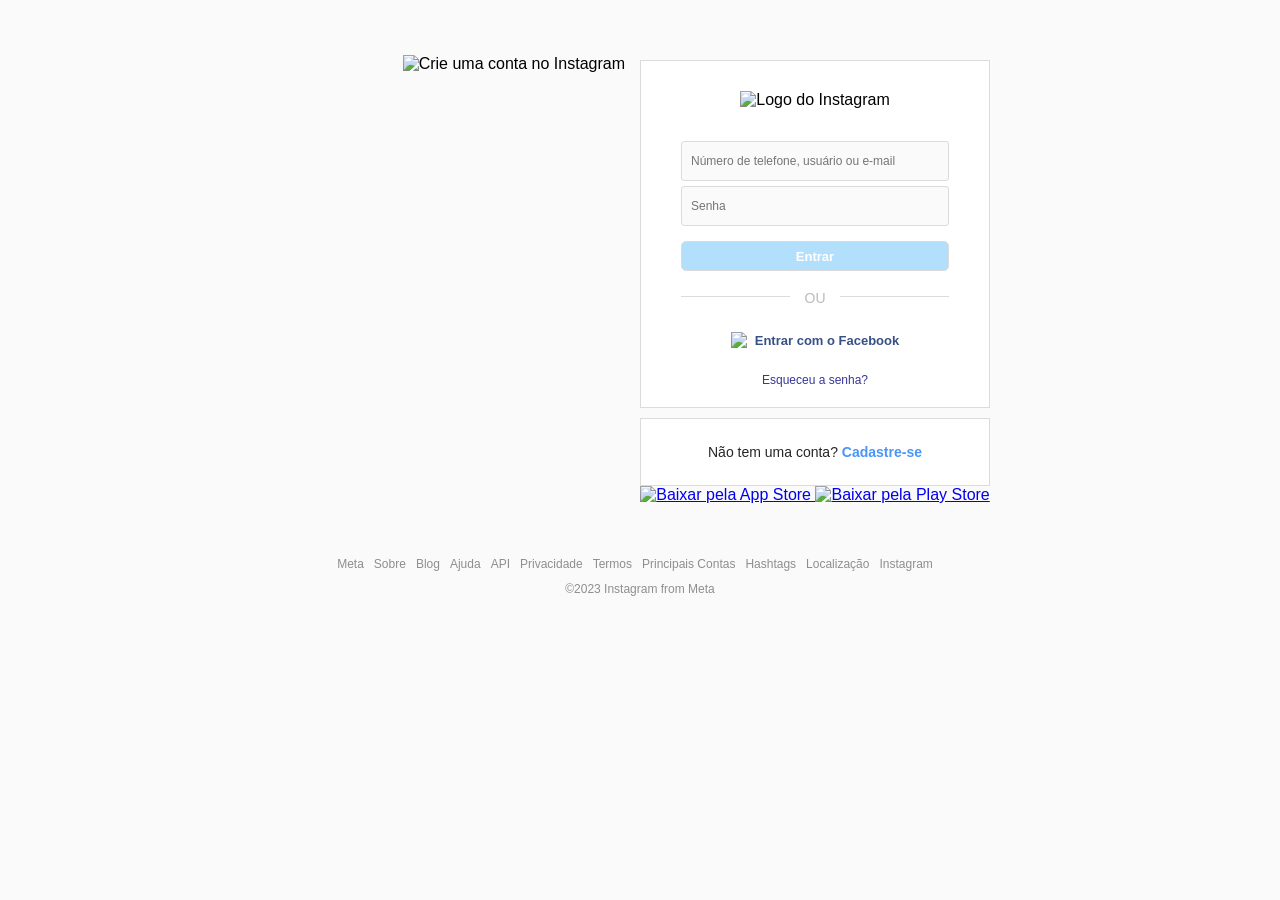
==== Códigos/index.html @ bf377511 "Source Update" ====
<!DOCTYPE html>
<html lang="en">

<head>
    <meta charset="UTF-8">
    <meta name="viewport" content="width=device-width, initial-scale=1.0">
    <title>Instagram</title>
    <link rel="stylesheet" href="style.css">
    <link rel="icon" href="img/favicon.png" type="image/x-icon">
</head>

<body>
    <main>
        <div id="main">
            <div id="container">
                <img src="img/banner2.png" alt="Crie uma conta no Instagram" />
            </div>

            <div id="form">
                <div id="caixa-form">
                    <img id="logo" src="img/logo_instagram.png" alt="Logo do Instagram" />

                    <form id="form-login">
                        <input type="text" name="username" placeholder="Número de telefone, usuário ou e-mail" />
                        <input type="password" name="password" placeholder="Senha" />
                        <input type="submit" value="Entrar" />
                    </form>
                    <div class="divide">
                        <div class="linha"></div>
                        <span>Ou</span>
                    </div>
                    <div id="other-links">
                        <div id="login-face">
                            <a href="#">
                                <img src="img/logo_facebook.svg" alt="Login Facebook" />
                                <span>Entrar com o Facebook</span>
                            </a>
                        </div>
                        <div id="esqueceu-senha">
                            <a href="#">Esqueceu a senha?</a>
                        </div>
                    </div>
                </div>
                <div id="new-user">
                    <p>Não tem uma conta? <a href="#">Cadastre-se</a></p>
                </div>
                <div id="download">
                    <a href="#">
                        <img src="img/apple_btn.png" alt="Baixar pela App Store">
                    </a>
                    <a href="#">
                        <img src="img/gplay_btn.png" alt="Baixar pela Play Store">
                    </a>
                </div>
            </div>
        </div>
    </main>
    <footer>
        <nav>
            <ul id="footer">
                <li><a href="#">Meta</a></li>
                <li><a href="#">Sobre</a></li>
                <li><a href="#">Blog</a></li>
                <li><a href="#">Ajuda</a></li>
                <li><a href="#">API</a></li>
                <li><a href="#">Privacidade</a></li>
                <li><a href="#">Termos</a></li>
                <li><a href="#">Principais Contas</a></li>
                <li><a href="#">Hashtags</a></li>
                <li><a href="#">Localização</a></li>
                <li><a href="#">Instagram</a></li>
            </ul>
        </nav>
        <p id="copyright">&copy;2023 Instagram from Meta</p>
    </footer>
</body>

</html>
---- Códigos/style.css ----
* {
    margin: 0;
    padding: 0;
    box-sizing: border-box;
    font-family: Helvetica;
}

body {
    background-color: #fafafa;
}

#main {
    display: flex;
    margin-top: 30px;
}

#container,
#form {
    flex: 1 1 0;
    width: 50%;
}

#container {
    text-align: right;
}

#container img {
    width: 100%;
    margin-right: 15px;
    margin-top: 25px;
    max-width: 380px;
}

#form{
    text-align: center;
}

#caixa-form {
    background-color: #fff;
    border: 1px solid #dbdbdb;
    width: 350px;
    margin-top: 30px;
}

#logo{
    width: 175px;
    height: 51px;
    margin: 30px auto 12px;
}

#form-login {
    margin-top: 20px;
}

#form-login input {
    display: block;
    font-size: 12px;
    padding: 12px 9px;
    background-color: #fafafa;
    border: 1px solid #dbdbdb;
    border-radius: 3px;
    width: 268px;
    margin: 5px auto;
}

#form-login input[type="submit"] {
    background-color: #b2dffc;
    color: #fff;
    margin-top: 15px;
    border-radius: 5px;
    height: 30px;
    font-size: 13px;
    padding: 0;
    font-weight: bold;
}

.divide {
    position: relative;
}

.linha {
    border-top: 1px solid #dbdbdb;
    width: 268px;
    margin: 25px auto 35px;
}

.divide span {
    position: absolute;
    text-transform: uppercase;
    color: #bbb;
    background-color: #fff;
    top: -6px;
    width: 50px;
    margin-left: -25px;
    font-size: 14px;
}

#login-face {
    margin-bottom: 25px;
}

#login-face a {
    text-decoration: none;
    color: #385185;
    display: flex;
    align-items: center;
    justify-content: center;
}

#login-face img {
    width: 16px;
    height: 16px;
    margin-right: 8px;
}

#login-face span {
    font-weight: bold;
    font-size: 13px;
    margin-top: 1px;
}

#esqueceu-senha{
    margin-bottom: 20px;
    font-size: 12px;
}

#esqueceu-senha a {
    text-decoration: none;
    color: #373799;
}

#new-user {
    background-color: #fff;
    border: 1px solid #dbdbdb;
    width: 350px;
    margin-top: 10px;
    padding: 25px;
}

#new-user p {
    font-size: 14px;
    color: #262626;
}

#new-user a {
    color: #4a95f6;
    font-weight: bold;
    text-decoration: none;
}

#download {
    text-align: center;
    width: 350px;
}

#download p {
    margin: 20px 0;
    font-size: 13px;
}

#gdownload a {
    text-decoration: none;
}

#download img {
    width: 136px;
    height: 40px;
}

footer {
    text-align: left;
    width: 1000px;
    margin: 50px auto;
    display: flex;
    flex-direction: column;
    justify-content: center;
    align-items: center;
}

footer #footer {
    display: flex;
    list-style: none;
}

#footer li {
    margin-right: 10px;
}

#footer a,
#copyright {
    text-decoration: none;
    color: #8e8e8e;
    font-size: 12px;
}

#copyright {
    margin-top: 10px;
}

@media (max-width: 450px) {
    body {
        background-color: #fff;
    }

    #container {
        display: none;
    }

    #main,
    #caixa-form {
        margin-top: 0;
    }

    #form,
    #caixa-form,
    #new-user,
    #download {
        width: 100%;
        border: none;
    }

    footer {
        width: 90%;
    }

    #footer {
        flex-wrap: wrap;
        justify-content: center;
    }

    #footer {
        margin-bottom: 10px;
    }
}
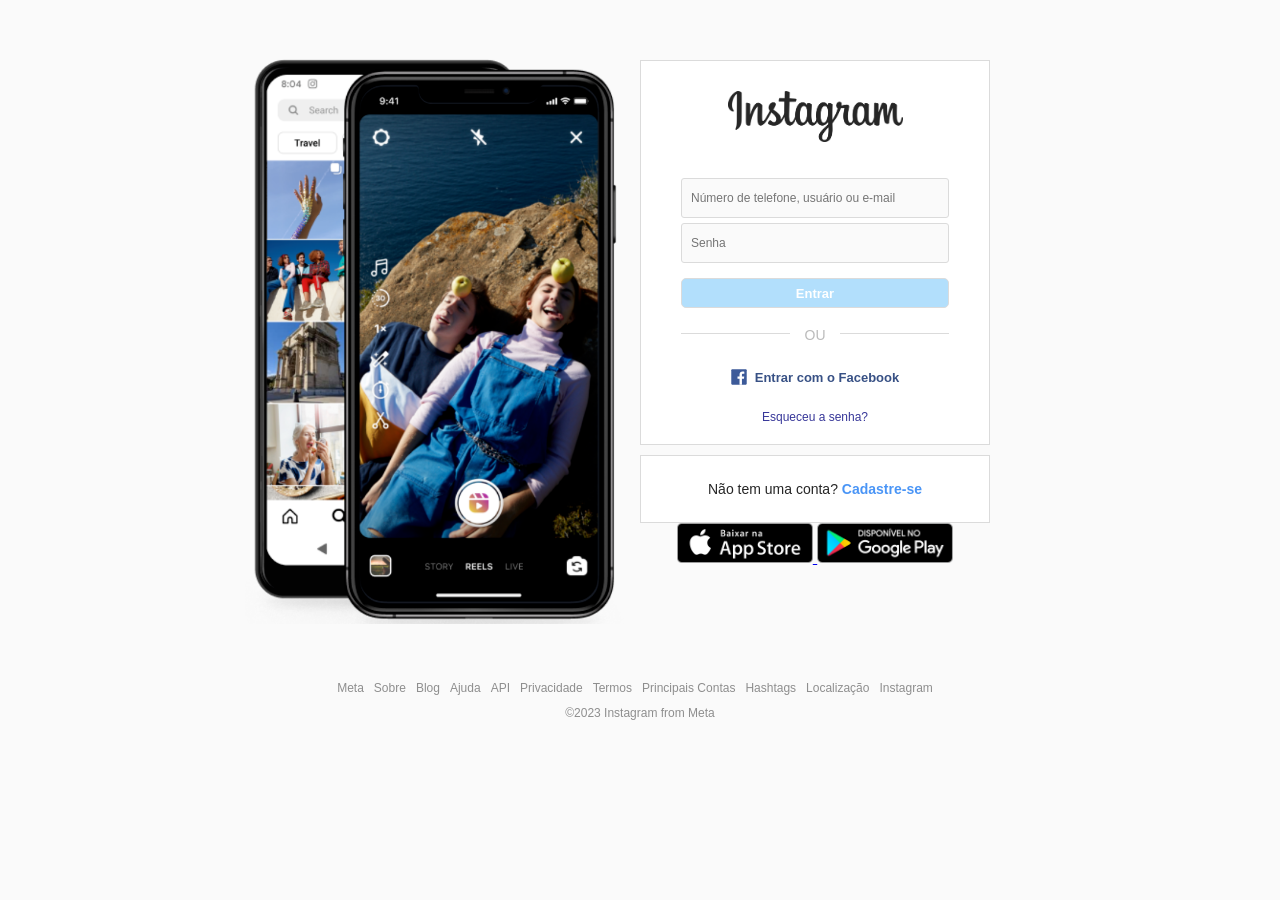
==== commit e60acf64: "HTML Update" ====
--- a/Códigos/index.html
+++ b/Códigos/index.html
@@ -6,19 +6,19 @@
     <meta name="viewport" content="width=device-width, initial-scale=1.0">
     <title>Instagram</title>
     <link rel="stylesheet" href="style.css">
-    <link rel="icon" href="img/favicon.png" type="image/x-icon">
+    <link rel="icon" href="/img/favicon.png" type="image/x-icon">
 </head>
 
 <body>
     <main>
         <div id="main">
             <div id="container">
-                <img src="img/banner2.png" alt="Crie uma conta no Instagram" />
+                <img src="/img/banner2.png" alt="Crie uma conta no Instagram" />
             </div>
 
             <div id="form">
                 <div id="caixa-form">
-                    <img id="logo" src="img/logo_instagram.png" alt="Logo do Instagram" />
+                    <img id="logo" src="/img/logo_instagram.png" alt="Logo do Instagram" />
 
                     <form id="form-login">
                         <input type="text" name="username" placeholder="Número de telefone, usuário ou e-mail" />
@@ -32,7 +32,7 @@
                     <div id="other-links">
                         <div id="login-face">
                             <a href="#">
-                                <img src="img/logo_facebook.svg" alt="Login Facebook" />
+                                <img src="/img/logo_facebook.svg" alt="Login Facebook" />
                                 <span>Entrar com o Facebook</span>
                             </a>
                         </div>
@@ -46,10 +46,10 @@
                 </div>
                 <div id="download">
                     <a href="#">
-                        <img src="img/apple_btn.png" alt="Baixar pela App Store">
+                        <img src="/img/apple_btn.png" alt="Baixar pela App Store">
                     </a>
                     <a href="#">
-                        <img src="img/gplay_btn.png" alt="Baixar pela Play Store">
+                        <img src="/img/gplay_btn.png" alt="Baixar pela Play Store">
                     </a>
                 </div>
             </div>
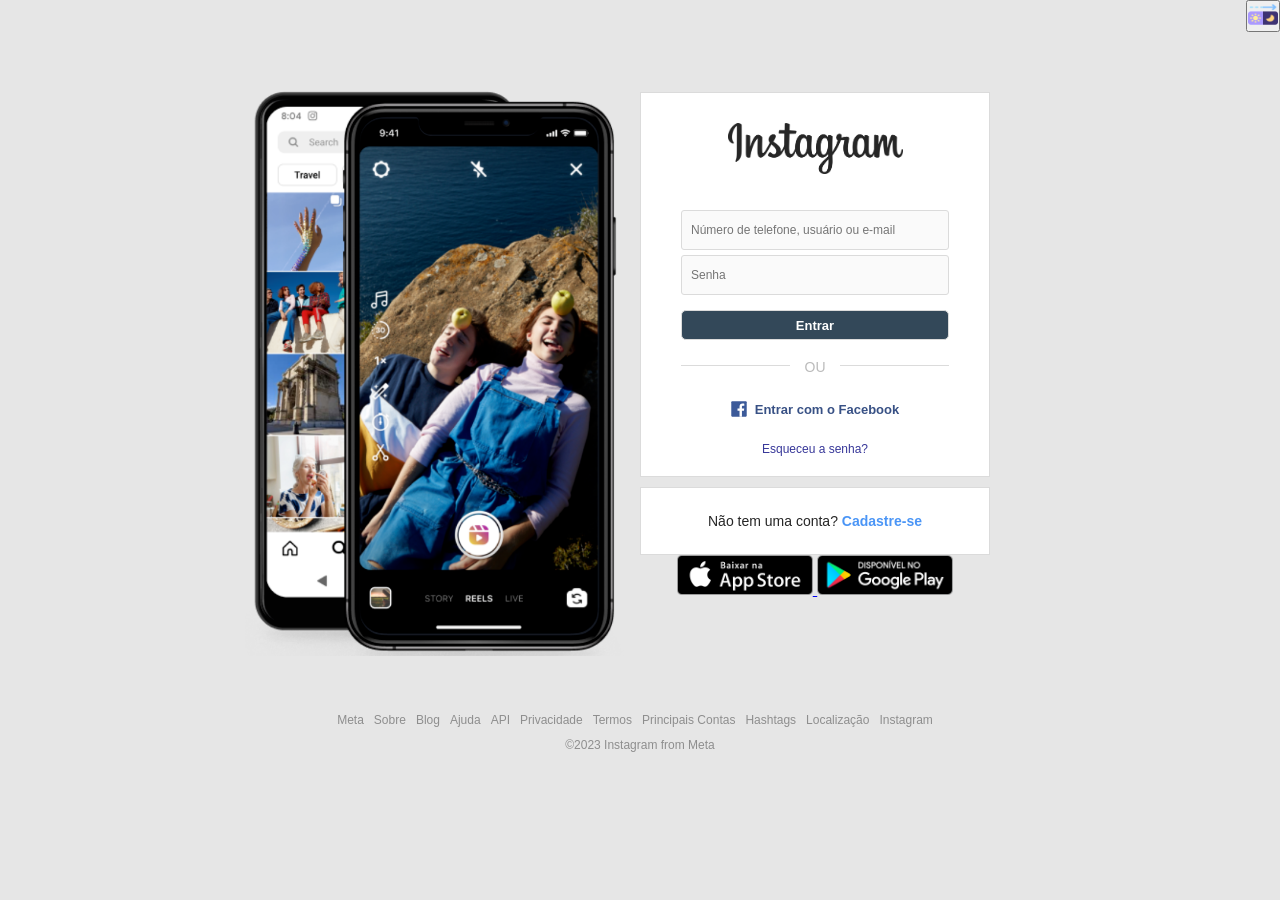
==== commit 8ae09d66: "Dark Mode Update" ====
--- a/Códigos/index.html
+++ b/Códigos/index.html
@@ -5,20 +5,25 @@
     <meta charset="UTF-8">
     <meta name="viewport" content="width=device-width, initial-scale=1.0">
     <title>Instagram</title>
-    <link rel="stylesheet" href="style.css">
-    <link rel="icon" href="/img/favicon.png" type="image/x-icon">
+    <link rel="stylesheet" href="../Códigos/Assets/style.css">
+    <link rel="icon" href="../img/favicon.png" type="image/x-icon">
+    <script src="../Códigos/Assets/script.js"></script>
 </head>
 
 <body>
     <main>
+        <div id="dark-button">
+            <button onclick="myFunction()"><img src="../img/dark-mode.png" alt="Dark Mode" id="button-img"></button>
+        </div>
         <div id="main">
             <div id="container">
-                <img src="/img/banner2.png" alt="Crie uma conta no Instagram" />
+                <img src="../img/banner2.png" alt="Crie uma conta no Instagram" />
             </div>
 
             <div id="form">
                 <div id="caixa-form">
-                    <img id="logo" src="/img/logo_instagram.png" alt="Logo do Instagram" />
+                    <a href="https://www.instagram.com/"><img id="logo" src="../img/logo_instagram.png"
+                            alt="Logo do Instagram" /></a>
 
                     <form id="form-login">
                         <input type="text" name="username" placeholder="Número de telefone, usuário ou e-mail" />
@@ -31,8 +36,8 @@
                     </div>
                     <div id="other-links">
                         <div id="login-face">
-                            <a href="#">
-                                <img src="/img/logo_facebook.svg" alt="Login Facebook" />
+                            <a href="https://pt-br.facebook.com/">
+                                <img src="../img/logo_facebook.svg" alt="Login Facebook" />
                                 <span>Entrar com o Facebook</span>
                             </a>
                         </div>
@@ -46,10 +51,10 @@
                 </div>
                 <div id="download">
                     <a href="#">
-                        <img src="/img/apple_btn.png" alt="Baixar pela App Store">
+                        <img src="../img/apple_btn.png" alt="Baixar pela App Store">
                     </a>
                     <a href="#">
-                        <img src="/img/gplay_btn.png" alt="Baixar pela Play Store">
+                        <img src="../img/gplay_btn.png" alt="Baixar pela Play Store">
                     </a>
                 </div>
             </div>
--- a/Códigos/Assets/style.css
+++ b/Códigos/Assets/style.css
@@ -0,0 +1,275 @@
+* {
+    margin: 0;
+    padding: 0;
+    box-sizing: border-box;
+    font-family: Helvetica;
+}
+
+body {
+    background-color: #e6e6e6;
+}
+
+#main {
+    display: flex;
+    margin-top: 30px;
+}
+
+#container,
+#form {
+    flex: 1 1 0;
+    width: 50%;
+}
+
+#container {
+    text-align: right;
+}
+
+#container img {
+    width: 100%;
+    margin-right: 15px;
+    margin-top: 25px;
+    max-width: 380px;
+}
+
+#form {
+    text-align: center;
+}
+
+#caixa-form {
+    background-color: #fff;
+    border: 1px solid #dbdbdb;
+    width: 350px;
+    margin-top: 30px;
+}
+
+#logo {
+    width: 175px;
+    height: 51px;
+    margin: 30px auto 12px;
+}
+
+#form-login {
+    margin-top: 20px;
+}
+
+#form-login input {
+    display: block;
+    font-size: 12px;
+    padding: 12px 9px;
+    background-color: #fafafa;
+    border: 1px solid #dbdbdb;
+    border-radius: 3px;
+    width: 268px;
+    margin: 5px auto;
+}
+
+#form-login input[type="submit"] {
+    background-color: #334859;
+    color: #fff;
+    margin-top: 15px;
+    border-radius: 5px;
+    height: 30px;
+    font-size: 13px;
+    padding: 0;
+    font-weight: bold;
+}
+
+.divide {
+    position: relative;
+}
+
+.linha {
+    border-top: 1px solid #dbdbdb;
+    width: 268px;
+    margin: 25px auto 35px;
+}
+
+.divide span {
+    position: absolute;
+    text-transform: uppercase;
+    color: #bbb;
+    background-color: #fff;
+    top: -6px;
+    width: 50px;
+    margin-left: -25px;
+    font-size: 14px;
+}
+
+#login-face {
+    margin-bottom: 25px;
+}
+
+#login-face a {
+    text-decoration: none;
+    color: #385185;
+    display: flex;
+    align-items: center;
+    justify-content: center;
+}
+
+#login-face img {
+    width: 16px;
+    height: 16px;
+    margin-right: 8px;
+}
+
+#login-face span {
+    font-weight: bold;
+    font-size: 13px;
+    margin-top: 1px;
+}
+
+#esqueceu-senha {
+    margin-bottom: 20px;
+    font-size: 12px;
+}
+
+#esqueceu-senha a {
+    text-decoration: none;
+    color: #373799;
+}
+
+#new-user {
+    background-color: #fff;
+    border: 1px solid #dbdbdb;
+    width: 350px;
+    margin-top: 10px;
+    padding: 25px;
+}
+
+#new-user p {
+    font-size: 14px;
+    color: #262626;
+}
+
+#new-user a {
+    color: #4a95f6;
+    font-weight: bold;
+    text-decoration: none;
+}
+
+#download {
+    text-align: center;
+    width: 350px;
+}
+
+#download p {
+    margin: 20px 0;
+    font-size: 13px;
+}
+
+#gdownload a {
+    text-decoration: none;
+}
+
+#download img {
+    width: 136px;
+    height: 40px;
+}
+
+footer {
+    text-align: left;
+    width: 1000px;
+    margin: 50px auto;
+    display: flex;
+    flex-direction: column;
+    justify-content: center;
+    align-items: center;
+}
+
+footer #footer {
+    display: flex;
+    list-style: none;
+}
+
+#footer li {
+    margin-right: 10px;
+}
+
+#footer a,
+#copyright {
+    text-decoration: none;
+    color: #8e8e8e;
+    font-size: 12px;
+}
+
+#copyright {
+    margin-top: 10px;
+}
+
+@media (max-width: 450px) {
+    body {
+        background-color: #fff;
+    }
+
+    #container {
+        display: none;
+    }
+
+    #main,
+    #caixa-form {
+        margin-top: 0;
+    }
+
+    #form,
+    #caixa-form,
+    #new-user,
+    #download {
+        width: 100%;
+        border: none;
+    }
+
+    footer {
+        width: 90%;
+    }
+
+    #footer {
+        flex-wrap: wrap;
+        justify-content: center;
+    }
+
+    #footer {
+        margin-bottom: 10px;
+    }
+}
+
+/*Dark Mode*/
+#button-img {
+    width: 30px;
+    height: 25px;
+}
+
+#dark-button {
+    text-align: right; 
+}
+
+.dark,
+.dark #caixa-form,
+.dark #form-login input,
+.dark #new-user ,
+.dark #new-user p  {
+    background-color: #222;
+    color: #e6e6e6;
+}
+
+.dark .divide span {
+    position: absolute;
+    text-transform: uppercase;
+    color: #bbb;
+    background-color: #222;
+    top: -6px;
+    width: 50px;
+    margin-left: -25px;
+    font-size: 14px;
+}
+
+.dark #form-login input[type="submit"]{
+    background-color: #334859;
+    color: #fff;
+    margin-top: 15px;
+    border-radius: 5px;
+    height: 30px;
+    font-size: 13px;
+    padding: 0;
+    font-weight: bold;
+}
